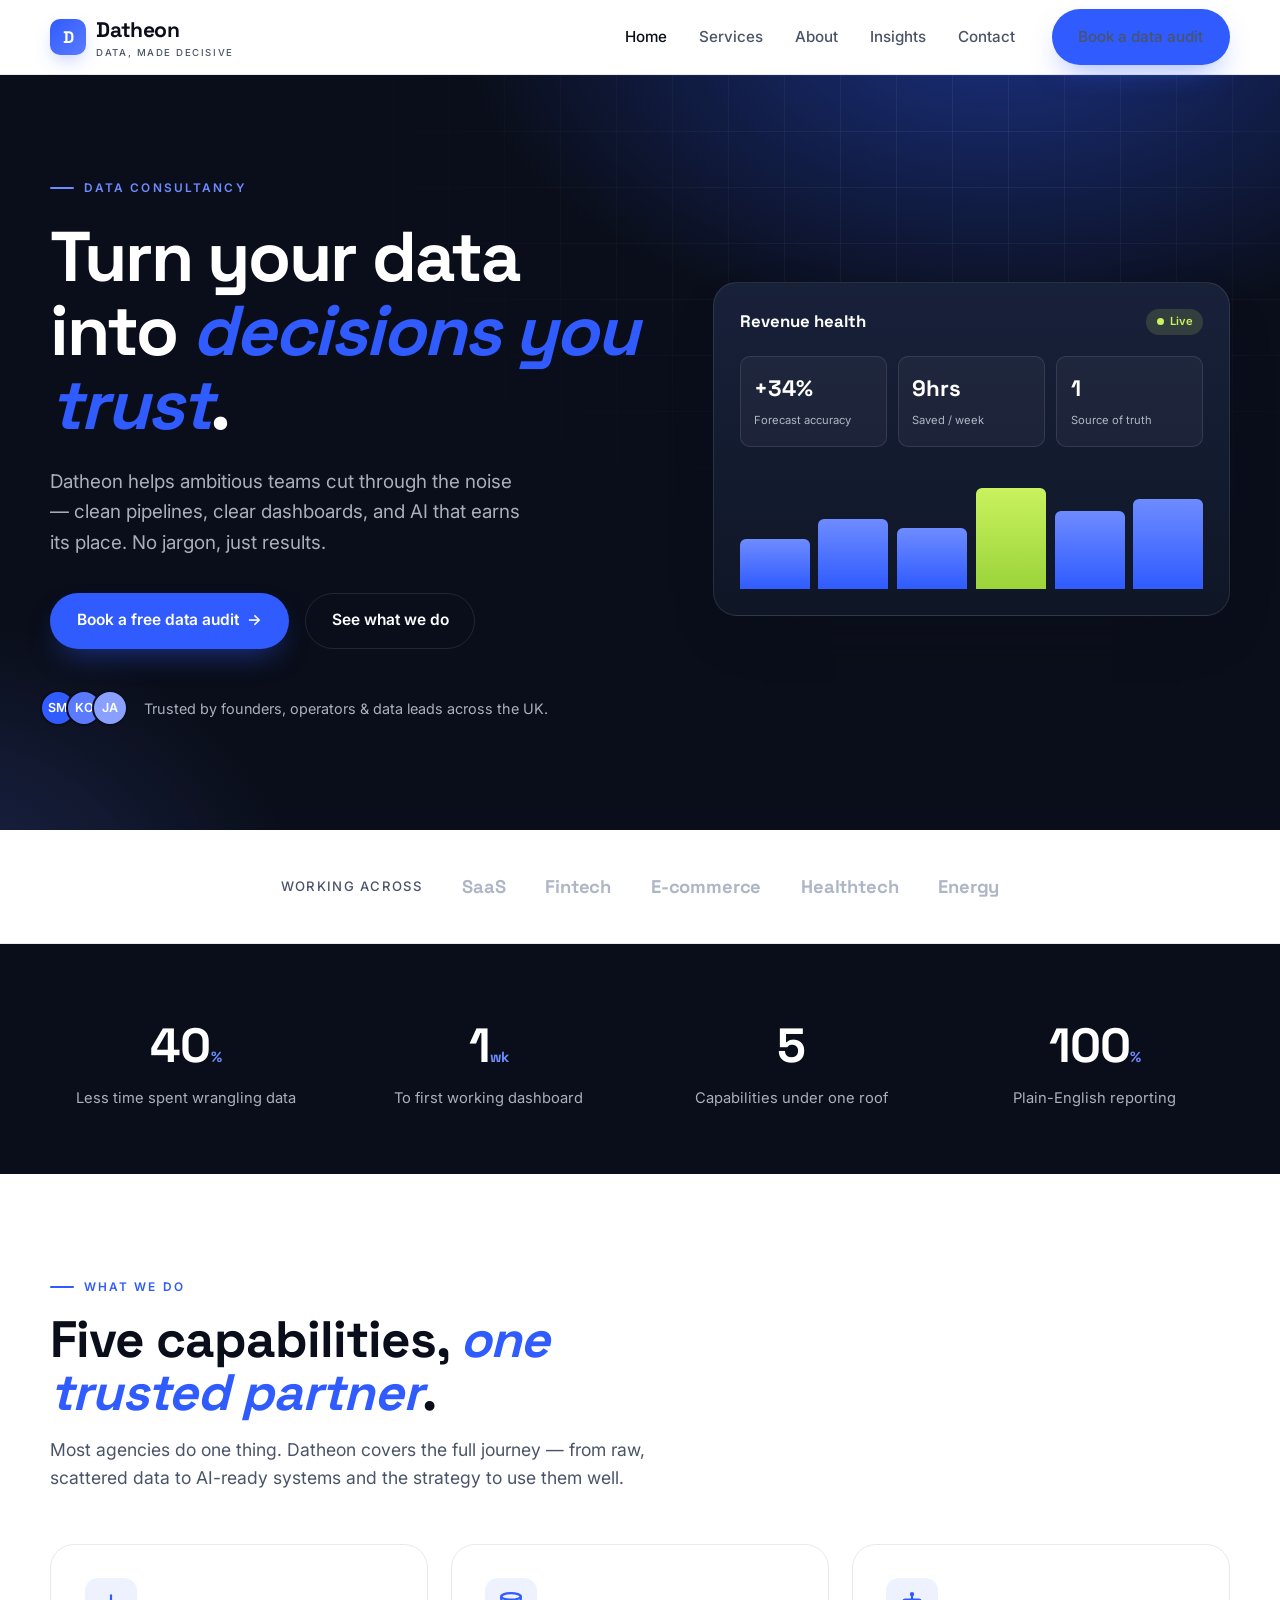
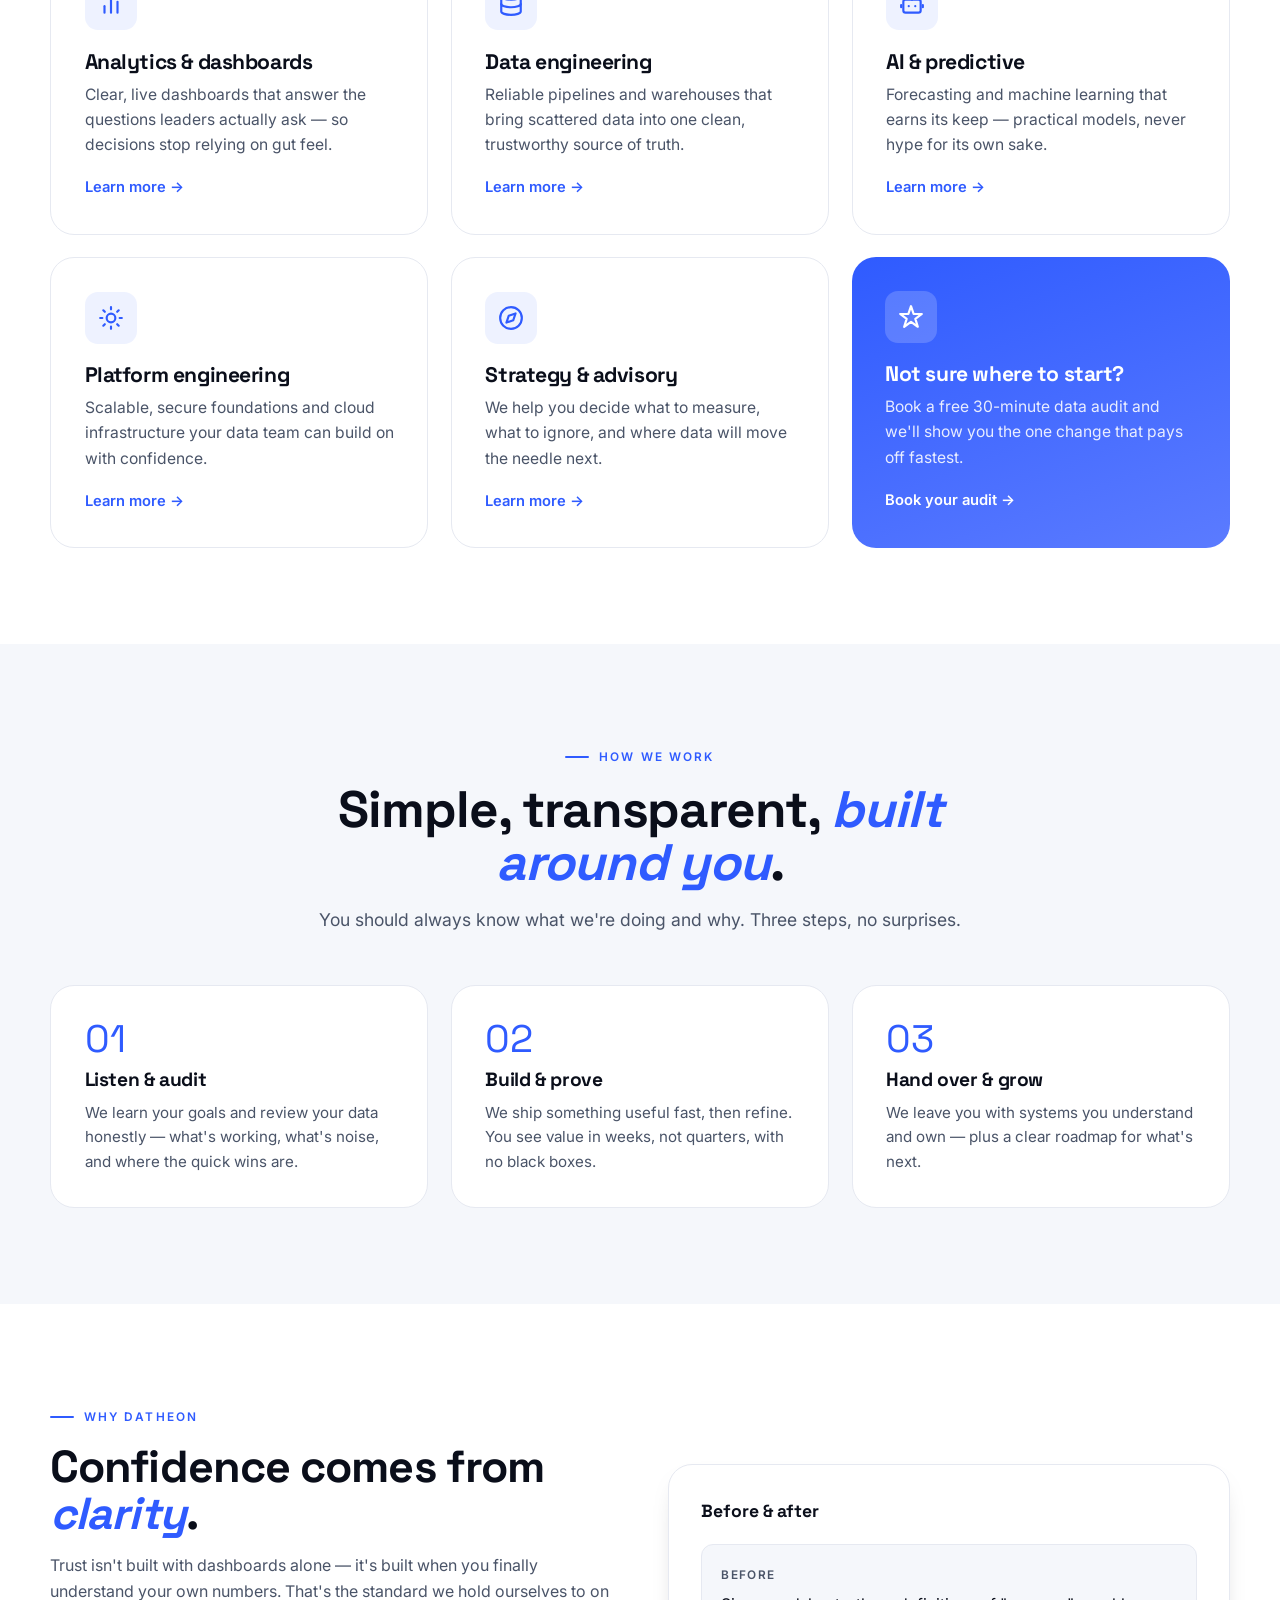
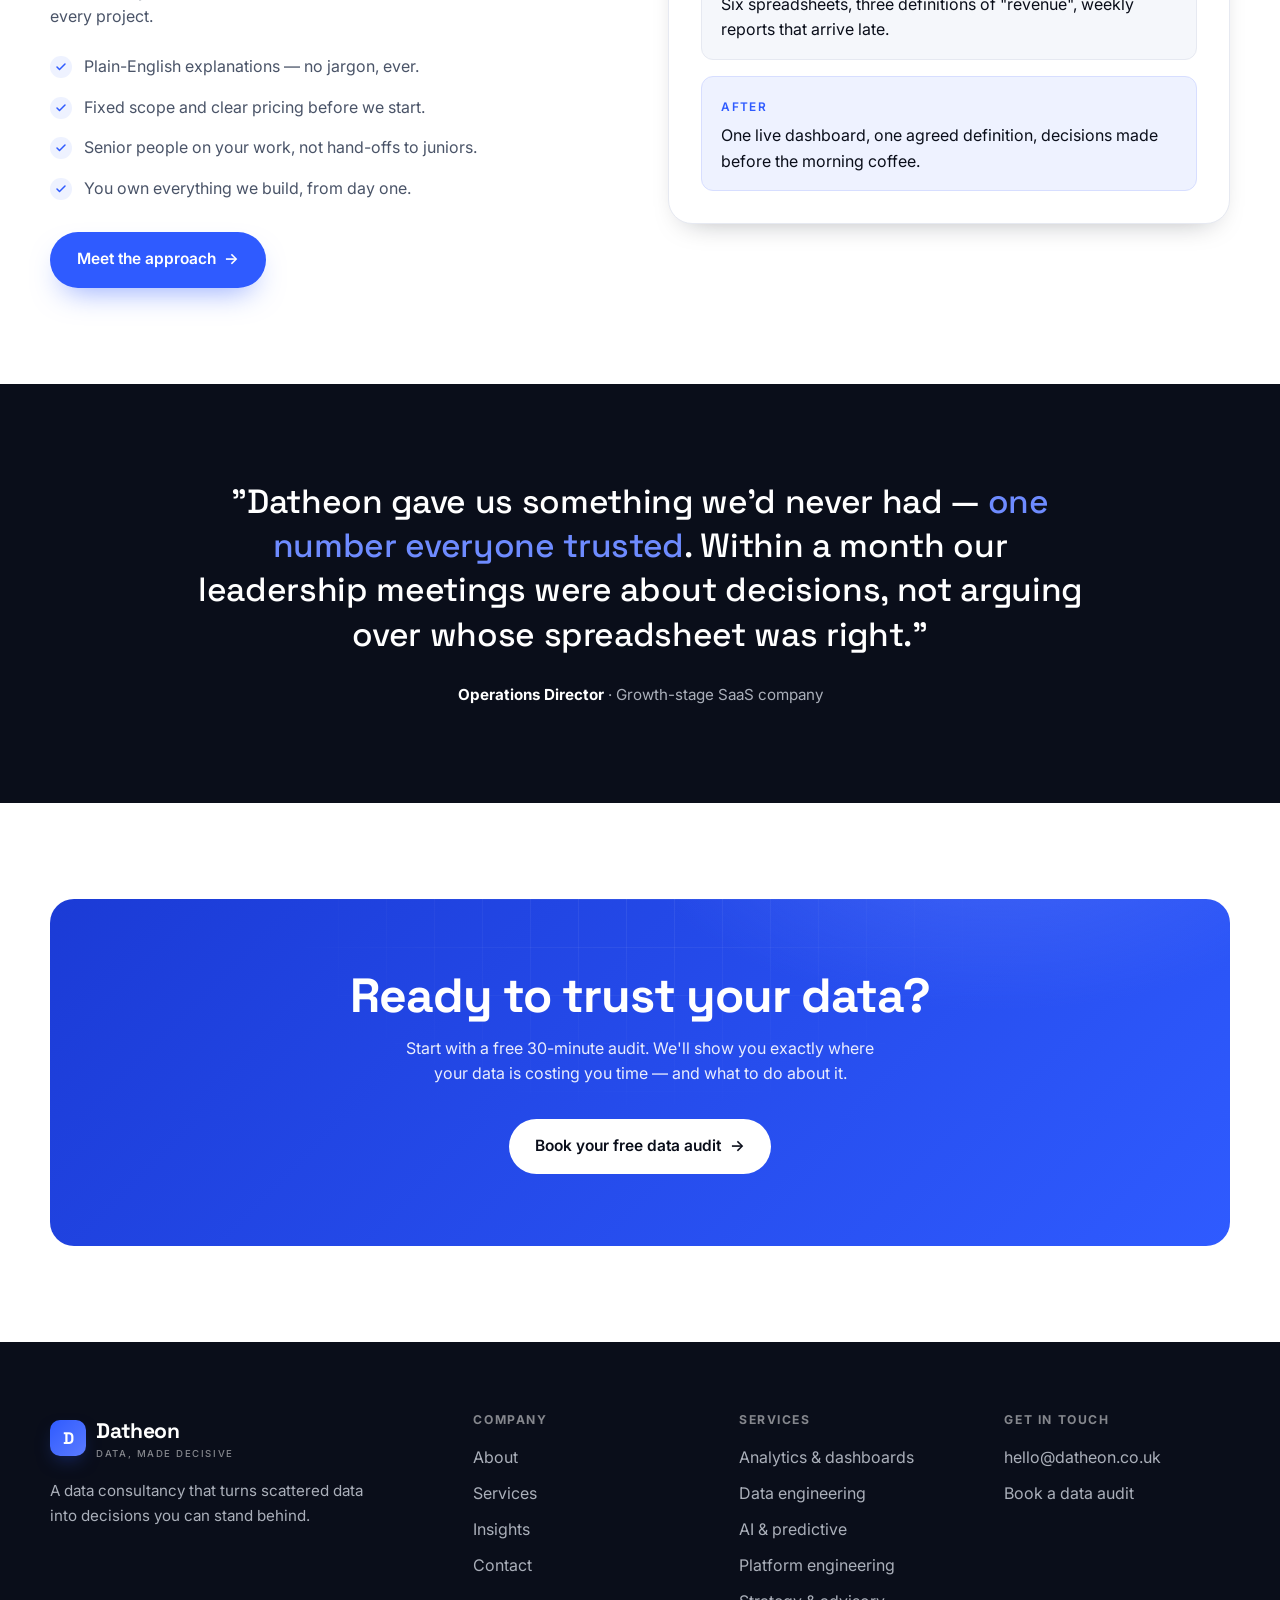
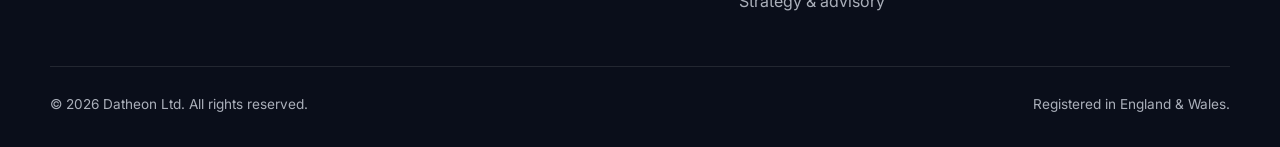
==== index.html @ 0ba25c9d "Initial commit: Datheon website" ====
<!DOCTYPE html>
<html lang="en">
<head>
  <meta charset="UTF-8" />
  <meta name="viewport" content="width=device-width, initial-scale=1.0" />
  <title>Datheon Ltd — Data consultancy you can trust</title>
  <meta name="description" content="Datheon Ltd turns messy data into clear decisions. Analytics, data engineering, AI, platform engineering and strategy for teams that want to move with confidence." />
  <link rel="canonical" href="https://www.datheon.co.uk/" />
  <meta name="robots" content="index, follow, max-image-preview:large, max-snippet:-1" />
  <meta name="author" content="Datheon Ltd" />
  <meta name="theme-color" content="#0A0E1A" />

  <meta property="og:type" content="website" />
  <meta property="og:site_name" content="Datheon Ltd" />
  <meta property="og:locale" content="en_GB" />
  <meta property="og:title" content="Datheon Ltd — Data consultancy you can trust" />
  <meta property="og:description" content="Turn messy data into clear decisions. Analytics, data engineering, AI, platform engineering and strategy for teams that want to move with confidence." />
  <meta property="og:url" content="https://www.datheon.co.uk/" />
  <meta property="og:image" content="https://www.datheon.co.uk/og-image.png" />
  <meta property="og:image:width" content="1200" />
  <meta property="og:image:height" content="630" />
  <meta property="og:image:alt" content="Datheon Ltd — turn your data into decisions you trust" />

  <meta name="twitter:card" content="summary_large_image" />
  <meta name="twitter:title" content="Datheon Ltd — Data consultancy you can trust" />
  <meta name="twitter:description" content="Turn messy data into clear decisions. Analytics, engineering, AI and strategy for teams that want to move with confidence." />
  <meta name="twitter:image" content="https://www.datheon.co.uk/og-image.png" />

  <link rel="icon" href="favicon.svg" type="image/svg+xml" />
  <link rel="apple-touch-icon" href="favicon.svg" />

  <link rel="preconnect" href="https://fonts.googleapis.com" />
  <link rel="preconnect" href="https://fonts.gstatic.com" crossorigin />
  <link href="https://fonts.googleapis.com/css2?family=Space+Grotesk:wght@500;600;700&family=Inter:wght@400;500;600&display=swap" rel="stylesheet" />
  <link rel="stylesheet" href="styles.css" />

  <script type="application/ld+json">
  {
    "@context": "https://schema.org",
    "@graph": [
      {
        "@type": "ProfessionalService",
        "@id": "https://www.datheon.co.uk/#organization",
        "name": "Datheon Ltd",
        "description": "Data consultancy turning scattered data into clear, trustworthy decisions through analytics, data engineering, AI, platform engineering and strategy.",
        "url": "https://www.datheon.co.uk/",
        "logo": "https://www.datheon.co.uk/favicon.svg",
        "image": "https://www.datheon.co.uk/og-image.png",
        "email": "hello@datheon.co.uk",
        "slogan": "Data, made decisive",
        "areaServed": { "@type": "Country", "name": "United Kingdom" },
        "knowsAbout": ["Data analytics", "Data engineering", "Artificial intelligence", "Machine learning", "Platform engineering", "Data strategy"],
        "address": { "@type": "PostalAddress", "addressCountry": "GB" }
      },
      {
        "@type": "WebSite",
        "@id": "https://www.datheon.co.uk/#website",
        "url": "https://www.datheon.co.uk/",
        "name": "Datheon Ltd",
        "publisher": { "@id": "https://www.datheon.co.uk/#organization" },
        "inLanguage": "en-GB"
      }
    ]
  }
  </script>
</head>
<body>

  <header class="site-header">
    <div class="wrap nav" role="navigation" aria-label="Primary">
      <a class="brand" href="index.html"><span class="mark">D</span><span>Datheon<small>Data, made decisive</small></span></a>
      <ul class="nav-links">
        <li><a href="index.html" class="active">Home</a></li>
        <li><a href="services.html">Services</a></li>
        <li><a href="about.html">About</a></li>
        <li><a href="blog.html">Insights</a></li>
        <li><a href="contact.html">Contact</a></li>
        <li class="nav-cta"><a class="btn btn-primary" href="contact.html">Book a data audit</a></li>
      </ul>
      <button class="nav-toggle" aria-label="Menu"><span></span><span></span><span></span></button>
    </div>
  </header>

  <main>

  <!-- HERO -->
  <section class="hero">
    <div class="wrap hero-grid">
      <div class="reveal">
        <span class="eyebrow on-dark">Data consultancy</span>
        <h1>Turn your data into <em>decisions you trust</em>.</h1>
        <p class="lead">Datheon helps ambitious teams cut through the noise — clean pipelines, clear dashboards, and AI that earns its place. No jargon, just results.</p>
        <div class="hero-actions">
          <a class="btn btn-primary" href="contact.html">Book a free data audit <span class="arrow">→</span></a>
          <a class="btn btn-outline-dk" href="services.html">See what we do</a>
        </div>
        <div class="hero-trust">
          <div class="avatars">
            <span style="background:#2F5BFF">SM</span>
            <span style="background:#5B7BFF">KO</span>
            <span style="background:#8AA0FF">JA</span>
          </div>
          <span>Trusted by founders, operators &amp; data leads across the UK.</span>
        </div>
      </div>

      <div class="reveal hero-card" aria-hidden="true">
        <div class="hc-top">
          <strong>Revenue health</strong>
          <span class="pill">Live</span>
        </div>
        <div class="hc-stats">
          <div class="hc-stat"><b>+34%</b><span>Forecast accuracy</span></div>
          <div class="hc-stat"><b>9hrs</b><span>Saved / week</span></div>
          <div class="hc-stat"><b>1</b><span>Source of truth</span></div>
        </div>
        <div class="hc-bars">
          <i style="height:45%"></i><i style="height:62%"></i><i style="height:54%"></i>
          <i style="height:90%"></i><i style="height:70%"></i><i style="height:80%"></i>
        </div>
      </div>
    </div>
  </section>

  <!-- LOGO / TRUST STRIP -->
  <div class="logos">
    <div class="wrap">
      <span class="label">Working across</span>
      <span>SaaS</span><span>Fintech</span><span>E-commerce</span><span>Healthtech</span><span>Energy</span>
    </div>
  </div>

  <!-- STAT BAND -->
  <section class="dark" style="padding:4rem 0">
    <div class="wrap">
      <div class="stat-row">
        <div class="stat reveal"><b>40<span class="u">%</span></b><span>Less time spent wrangling data</span></div>
        <div class="stat reveal"><b>1<span class="u">wk</span></b><span>To first working dashboard</span></div>
        <div class="stat reveal"><b>5</b><span>Capabilities under one roof</span></div>
        <div class="stat reveal"><b>100<span class="u">%</span></b><span>Plain-English reporting</span></div>
      </div>
    </div>
  </section>

  <!-- SERVICES OVERVIEW -->
  <section>
    <div class="wrap">
      <div class="section-head reveal">
        <span class="eyebrow">What we do</span>
        <h2>Five capabilities, <em>one trusted partner</em>.</h2>
        <p>Most agencies do one thing. Datheon covers the full journey — from raw, scattered data to AI-ready systems and the strategy to use them well.</p>
      </div>
      <div class="grid cols-3">
        <div class="card reveal">
          <div class="ic"><svg aria-hidden="true" viewBox="0 0 24 24" fill="none" stroke="currentColor" stroke-width="2" stroke-linecap="round" stroke-linejoin="round"><line x1="18" y1="20" x2="18" y2="10"/><line x1="12" y1="20" x2="12" y2="4"/><line x1="6" y1="20" x2="6" y2="14"/></svg></div>
          <h3>Analytics &amp; dashboards</h3>
          <p>Clear, live dashboards that answer the questions leaders actually ask — so decisions stop relying on gut feel.</p>
          <a class="more" href="services.html">Learn more →</a>
        </div>
        <div class="card reveal">
          <div class="ic"><svg aria-hidden="true" viewBox="0 0 24 24" fill="none" stroke="currentColor" stroke-width="2" stroke-linecap="round" stroke-linejoin="round"><ellipse cx="12" cy="5" rx="9" ry="3"/><path d="M3 5v14a9 3 0 0 0 18 0V5"/><path d="M3 12a9 3 0 0 0 18 0"/></svg></div>
          <h3>Data engineering</h3>
          <p>Reliable pipelines and warehouses that bring scattered data into one clean, trustworthy source of truth.</p>
          <a class="more" href="services.html">Learn more →</a>
        </div>
        <div class="card reveal">
          <div class="ic"><svg aria-hidden="true" viewBox="0 0 24 24" fill="none" stroke="currentColor" stroke-width="2" stroke-linecap="round" stroke-linejoin="round"><rect x="4" y="8" width="16" height="12" rx="2"/><path d="M12 8V4"/><circle cx="12" cy="3" r="1"/><path d="M9 14h.01M15 14h.01"/><path d="M2 13v2M22 13v2"/></svg></div>
          <h3>AI &amp; predictive</h3>
          <p>Forecasting and machine learning that earns its keep — practical models, never hype for its own sake.</p>
          <a class="more" href="services.html">Learn more →</a>
        </div>
        <div class="card reveal">
          <div class="ic"><svg aria-hidden="true" viewBox="0 0 24 24" fill="none" stroke="currentColor" stroke-width="2" stroke-linecap="round" stroke-linejoin="round"><path d="M12 2v2M12 20v2M4.9 4.9l1.4 1.4M17.7 17.7l1.4 1.4M2 12h2M20 12h2M4.9 19.1l1.4-1.4M17.7 6.3l1.4-1.4"/><circle cx="12" cy="12" r="4"/></svg></div>
          <h3>Platform engineering</h3>
          <p>Scalable, secure foundations and cloud infrastructure your data team can build on with confidence.</p>
          <a class="more" href="services.html">Learn more →</a>
        </div>
        <div class="card reveal">
          <div class="ic"><svg aria-hidden="true" viewBox="0 0 24 24" fill="none" stroke="currentColor" stroke-width="2" stroke-linecap="round" stroke-linejoin="round"><circle cx="12" cy="12" r="10"/><polygon points="16.2 7.8 14.1 14.1 7.8 16.2 9.9 9.9 16.2 7.8"/></svg></div>
          <h3>Strategy &amp; advisory</h3>
          <p>We help you decide what to measure, what to ignore, and where data will move the needle next.</p>
          <a class="more" href="services.html">Learn more →</a>
        </div>
        <div class="card feature reveal">
          <div class="ic"><svg aria-hidden="true" viewBox="0 0 24 24" fill="none" stroke="currentColor" stroke-width="2" stroke-linecap="round" stroke-linejoin="round"><path d="M12 2l2.4 7.2H22l-6 4.6 2.3 7.2-6.3-4.5L5.7 21l2.3-7.2-6-4.6h7.6z"/></svg></div>
          <h3>Not sure where to start?</h3>
          <p>Book a free 30-minute data audit and we'll show you the one change that pays off fastest.</p>
          <a class="more" href="contact.html">Book your audit →</a>
        </div>
      </div>
    </div>
  </section>

  <!-- HOW WE WORK -->
  <section class="mistbg">
    <div class="wrap">
      <div class="section-head center reveal">
        <span class="eyebrow" style="justify-content:center">How we work</span>
        <h2>Simple, transparent, <em>built around you</em>.</h2>
        <p>You should always know what we're doing and why. Three steps, no surprises.</p>
      </div>
      <div class="steps">
        <div class="step reveal">
          <div class="num">01</div>
          <h3>Listen &amp; audit</h3>
          <p>We learn your goals and review your data honestly — what's working, what's noise, and where the quick wins are.</p>
        </div>
        <div class="step reveal">
          <div class="num">02</div>
          <h3>Build &amp; prove</h3>
          <p>We ship something useful fast, then refine. You see value in weeks, not quarters, with no black boxes.</p>
        </div>
        <div class="step reveal">
          <div class="num">03</div>
          <h3>Hand over &amp; grow</h3>
          <p>We leave you with systems you understand and own — plus a clear roadmap for what's next.</p>
        </div>
      </div>
    </div>
  </section>

  <!-- WHY / SPLIT -->
  <section>
    <div class="wrap split">
      <div class="reveal">
        <span class="eyebrow">Why Datheon</span>
        <h2 style="font-size:clamp(2rem,3.8vw,2.8rem);margin:1rem 0">Confidence comes from <em>clarity</em>.</h2>
        <p style="color:var(--body)">Trust isn't built with dashboards alone — it's built when you finally understand your own numbers. That's the standard we hold ourselves to on every project.</p>
        <ul class="checklist">
          <li>Plain-English explanations — no jargon, ever.</li>
          <li>Fixed scope and clear pricing before we start.</li>
          <li>Senior people on your work, not hand-offs to juniors.</li>
          <li>You own everything we build, from day one.</li>
        </ul>
        <a class="btn btn-primary" href="about.html" style="margin-top:1.9rem">Meet the approach <span class="arrow">→</span></a>
      </div>
      <div class="panel reveal">
        <strong style="font-family:'Space Grotesk',sans-serif;font-size:1.1rem;display:block;margin-bottom:1.2rem">Before &amp; after</strong>
        <div style="display:grid;gap:1rem">
          <div style="background:var(--mist);border:1px solid var(--line);border-radius:12px;padding:1rem 1.2rem">
            <span style="font-size:0.74rem;letter-spacing:0.12em;text-transform:uppercase;color:var(--body);font-weight:600">Before</span>
            <p style="margin-top:0.3rem;color:var(--ink)">Six spreadsheets, three definitions of "revenue", weekly reports that arrive late.</p>
          </div>
          <div style="background:var(--blue-tint);border:1px solid #D7DEFF;border-radius:12px;padding:1rem 1.2rem">
            <span style="font-size:0.74rem;letter-spacing:0.12em;text-transform:uppercase;color:var(--blue);font-weight:600">After</span>
            <p style="margin-top:0.3rem;color:var(--ink)">One live dashboard, one agreed definition, decisions made before the morning coffee.</p>
          </div>
        </div>
      </div>
    </div>
  </section>

  <!-- TESTIMONIAL -->
  <section class="dark">
    <div class="wrap">
      <div class="quote reveal">
        <p>"Datheon gave us something we'd never had — <span class="hl">one number everyone trusted</span>. Within a month our leadership meetings were about decisions, not arguing over whose spreadsheet was right."</p>
        <div class="by"><strong>Operations Director</strong> · Growth-stage SaaS company</div>
      </div>
    </div>
  </section>

  <!-- CTA -->
  <section>
    <div class="wrap">
      <div class="cta reveal">
        <h2>Ready to trust your data?</h2>
        <p>Start with a free 30-minute audit. We'll show you exactly where your data is costing you time — and what to do about it.</p>
        <a class="btn btn-light" href="contact.html">Book your free data audit <span class="arrow">→</span></a>
      </div>
    </div>
  </section>

  </main>

  <footer class="site-footer">
    <div class="wrap">
      <div class="footer-grid">
        <div>
          <a class="brand" href="index.html"><span class="mark">D</span><span>Datheon<small>Data, made decisive</small></span></a>
          <p class="footer-blurb">A data consultancy that turns scattered data into decisions you can stand behind.</p>
        </div>
        <div>
          <h4>Company</h4>
          <ul><li><a href="about.html">About</a></li><li><a href="services.html">Services</a></li><li><a href="blog.html">Insights</a></li><li><a href="contact.html">Contact</a></li></ul>
        </div>
        <div>
          <h4>Services</h4>
          <ul><li><a href="services.html">Analytics &amp; dashboards</a></li><li><a href="services.html">Data engineering</a></li><li><a href="services.html">AI &amp; predictive</a></li><li><a href="services.html">Platform engineering</a></li><li><a href="services.html">Strategy &amp; advisory</a></li></ul>
        </div>
        <div>
          <h4>Get in touch</h4>
          <ul><li><a href="mailto:hello@datheon.co.uk">hello@datheon.co.uk</a></li><li><a href="contact.html">Book a data audit</a></li></ul>
        </div>
      </div>
      <div class="colophon"><span>© 2026 Datheon Ltd. All rights reserved.</span><span>Registered in England &amp; Wales.</span></div>
    </div>
  </footer>

  <script src="site.js"></script>
</body>
</html>
---- styles.css ----
/* =========================================================
   Datheon Ltd — Design System v2
   Premium, modern data consultancy.
   Deep navy / near-black + electric blue. Trust & confidence.
   ========================================================= */

:root {
  /* Neutrals */
  --ink: #0A0E1A;          /* near-black navy */
  --ink-2: #0F1626;        /* dark cards / sections */
  --ink-3: #18213A;        /* raised dark surfaces */
  --white: #FFFFFF;
  --mist: #F5F7FB;         /* cool off-white page tint */
  --line: #E6E9F1;         /* hairline on light */
  --line-dk: rgba(255,255,255,0.10);

  /* Text */
  --body: #4A5468;         /* body on light */
  --body-dk: rgba(233,238,248,0.72); /* body on dark */
  --heading: #0A0E1A;

  /* Brand */
  --blue: #2F5BFF;         /* electric blue = trust/confidence */
  --blue-600: #1F45E0;
  --blue-300: #6E8BFF;
  --blue-tint: #EEF2FF;    /* light card wash */
  --signal: #C9F25E;       /* lime pop, used sparingly */
  --glow: rgba(47, 91, 255, 0.55);

  --radius: 16px;
  --radius-lg: 24px;
  --radius-sm: 10px;
  --shadow: 0 24px 60px -28px rgba(10, 14, 26, 0.45);
  --shadow-sm: 0 12px 30px -18px rgba(10, 14, 26, 0.4);
  --maxw: 1180px;
  --ease: cubic-bezier(0.22, 1, 0.36, 1);
}

* { box-sizing: border-box; margin: 0; padding: 0; }
html { scroll-behavior: smooth; }

body {
  font-family: "Inter", system-ui, -apple-system, sans-serif;
  color: var(--ink);
  background: var(--white);
  line-height: 1.6;
  -webkit-font-smoothing: antialiased;
}

h1, h2, h3, h4 {
  font-family: "Space Grotesk", "Inter", sans-serif;
  line-height: 1.05;
  letter-spacing: -0.02em;
  font-weight: 700;
  color: var(--heading);
}
h1 em, h2 em { font-style: italic; color: var(--blue); font-weight: 700; }

a { color: inherit; text-decoration: none; }

.wrap { width: min(100% - 2.5rem, var(--maxw)); margin-inline: auto; }

.eyebrow {
  display: inline-flex; align-items: center; gap: 0.6rem;
  font-size: 0.74rem; font-weight: 600; letter-spacing: 0.18em;
  text-transform: uppercase; color: var(--blue);
}
.eyebrow::before { content: ""; width: 24px; height: 2px; background: var(--blue); border-radius: 2px; }
.eyebrow.on-dark { color: var(--blue-300); }
.eyebrow.on-dark::before { background: var(--blue-300); }

/* ---------- Buttons ---------- */
.btn {
  display: inline-flex; align-items: center; gap: 0.55rem;
  padding: 0.9rem 1.6rem; border-radius: 999px;
  font-weight: 600; font-size: 0.97rem; border: 1.5px solid transparent;
  cursor: pointer; transition: transform 0.25s var(--ease), box-shadow 0.25s var(--ease), background 0.2s, border-color 0.2s, color 0.2s;
}
.btn:hover { transform: translateY(-2px); }
.btn-primary { background: var(--blue); color: #fff; box-shadow: 0 14px 30px -12px var(--glow); }
.btn-primary:hover { background: var(--blue-600); }
.btn-ghost { background: transparent; border-color: var(--line); color: var(--ink); }
.btn-ghost:hover { border-color: var(--blue); color: var(--blue); }
.btn-light { background: #fff; color: var(--ink); }
.btn-light:hover { background: var(--mist); }
.btn-outline-dk { background: transparent; border-color: var(--line-dk); color: #fff; }
.btn-outline-dk:hover { border-color: #fff; }
.btn .arrow { transition: transform 0.25s var(--ease); }
.btn:hover .arrow { transform: translateX(4px); }

/* ---------- Header / Nav ---------- */
.site-header {
  position: sticky; top: 0; z-index: 50;
  background: rgba(255,255,255,0.86);
  backdrop-filter: blur(14px);
  border-bottom: 1px solid var(--line);
}
.nav { display: flex; align-items: center; justify-content: space-between; height: 74px; }
.brand { display: flex; align-items: center; gap: 0.65rem; font-family: "Space Grotesk", sans-serif; font-weight: 700; font-size: 1.32rem; letter-spacing: -0.02em; }
.brand .mark {
  width: 36px; height: 36px; border-radius: 10px;
  background: linear-gradient(135deg, var(--blue), #5B7BFF);
  display: grid; place-items: center; color: #fff; font-weight: 700; font-size: 1.05rem;
  box-shadow: 0 8px 20px -8px var(--glow);
}
.brand small { font-family: "Inter", sans-serif; font-size: 0.6rem; letter-spacing: 0.16em; text-transform: uppercase; color: var(--body); display: block; margin-top: -2px; font-weight: 500; }

.nav-links { display: flex; align-items: center; gap: 2rem; list-style: none; }
.nav-links a { font-size: 0.95rem; font-weight: 500; color: var(--body); transition: color 0.2s; }
.nav-links a:hover, .nav-links a.active { color: var(--ink); }
.nav-cta { margin-left: 0.3rem; }

.nav-toggle { display: none; background: none; border: none; cursor: pointer; flex-direction: column; gap: 5px; }
.nav-toggle span { width: 24px; height: 2px; background: var(--ink); border-radius: 2px; transition: 0.3s; }

/* ---------- Sections ---------- */
section { padding: 6rem 0; }
.section-head { max-width: 660px; margin-bottom: 3.2rem; }
.section-head.center { margin-inline: auto; text-align: center; }
.section-head h2 { font-size: clamp(2.1rem, 4.4vw, 3.2rem); margin: 1rem 0 1rem; }
.section-head p { color: var(--body); font-size: 1.1rem; }
.dark { background: var(--ink); color: #fff; }
.dark h2, .dark h3 { color: #fff; }
.dark .section-head p { color: var(--body-dk); }
.mistbg { background: var(--mist); }

/* ---------- Hero ---------- */
.hero {
  position: relative; color: #fff; overflow: hidden;
  padding: 6rem 0 6.5rem;
  background:
    radial-gradient(900px 540px at 78% -8%, rgba(47,91,255,0.45), transparent 60%),
    radial-gradient(680px 520px at -6% 110%, rgba(91,123,255,0.22), transparent 55%),
    var(--ink);
}
.hero::before {
  content: ""; position: absolute; inset: 0;
  background-image: linear-gradient(var(--line-dk) 1px, transparent 1px), linear-gradient(90deg, var(--line-dk) 1px, transparent 1px);
  background-size: 56px 56px; mask-image: radial-gradient(900px 600px at 75% 10%, #000, transparent 70%);
  opacity: 0.6; pointer-events: none;
}
.hero > .wrap { position: relative; }
.hero-grid { display: grid; grid-template-columns: 1.08fr 0.92fr; gap: 3.5rem; align-items: center; }
.hero h1 { color: #fff; font-size: clamp(2.7rem, 5.6vw, 4.4rem); margin: 1.5rem 0; letter-spacing: -0.03em; }
.hero p.lead { font-size: 1.18rem; color: var(--body-dk); max-width: 40ch; }
.hero-actions { display: flex; gap: 1rem; flex-wrap: wrap; margin-top: 2.2rem; }
.hero-trust { margin-top: 2.6rem; display: flex; align-items: center; gap: 1rem; font-size: 0.9rem; color: var(--body-dk); }
.hero-trust .avatars { display: flex; }
.hero-trust .avatars span {
  width: 36px; height: 36px; border-radius: 50%; border: 2px solid var(--ink);
  margin-left: -10px; display: grid; place-items: center; color: #fff; font-size: 0.78rem; font-weight: 600;
}

/* Hero dashboard card (dark theme) */
.hero-card {
  background: linear-gradient(180deg, var(--ink-3), var(--ink-2));
  border: 1px solid var(--line-dk); border-radius: var(--radius-lg);
  box-shadow: var(--shadow); padding: 1.6rem;
}
.hero-card .hc-top { display: flex; justify-content: space-between; align-items: center; margin-bottom: 1.3rem; }
.hero-card .hc-top strong { font-family: "Space Grotesk", sans-serif; font-size: 1.05rem; color: #fff; }
.hero-card .pill { font-size: 0.7rem; font-weight: 600; padding: 0.25rem 0.65rem; border-radius: 999px; background: rgba(201,242,94,0.15); color: var(--signal); display: inline-flex; align-items: center; gap: 0.4rem; }
.hero-card .pill::before { content: ""; width: 7px; height: 7px; border-radius: 50%; background: var(--signal); }
.hc-stats { display: grid; grid-template-columns: repeat(3, 1fr); gap: 0.7rem; margin-bottom: 1.4rem; }
.hc-stat { background: rgba(255,255,255,0.04); border: 1px solid var(--line-dk); border-radius: var(--radius-sm); padding: 0.85rem; }
.hc-stat b { display: block; font-family: "Space Grotesk", sans-serif; font-size: 1.4rem; color: #fff; }
.hc-stat span { font-size: 0.7rem; color: var(--body-dk); }
.hc-bars { display: flex; align-items: flex-end; gap: 0.55rem; height: 120px; padding-top: 0.5rem; }
.hc-bars i { flex: 1; border-radius: 6px 6px 0 0; background: linear-gradient(180deg, var(--blue-300), var(--blue)); display: block; }
.hc-bars i:nth-child(4) { background: linear-gradient(180deg, var(--signal), #9BD43A); }

/* ---------- Logo / trust strip ---------- */
.logos { padding: 2.6rem 0; border-bottom: 1px solid var(--line); }
.logos .wrap { display: flex; align-items: center; gap: 2.5rem; flex-wrap: wrap; justify-content: center; }
.logos span { font-family: "Space Grotesk", sans-serif; font-weight: 700; font-size: 1.15rem; color: #AEB6C6; letter-spacing: -0.01em; }
.logos .label { font-family: "Inter", sans-serif; font-weight: 500; font-size: 0.82rem; letter-spacing: 0.1em; text-transform: uppercase; color: var(--body); }

/* ---------- Stat band ---------- */
.stat-row { display: grid; grid-template-columns: repeat(4, 1fr); gap: 2rem; text-align: center; }
.stat-row .stat b { font-family: "Space Grotesk", sans-serif; font-size: clamp(2.2rem, 4.4vw, 3rem); display: block; color: #fff; letter-spacing: -0.02em; }
.stat-row .stat b .u { color: var(--blue-300); }
.stat-row .stat span { font-size: 0.92rem; color: var(--body-dk); }

/* ---------- Cards grid ---------- */
.grid { display: grid; gap: 1.4rem; }
.grid.cols-3 { grid-template-columns: repeat(3, 1fr); }
.grid.cols-2 { grid-template-columns: repeat(2, 1fr); }

.card {
  background: var(--white); border: 1px solid var(--line); border-radius: var(--radius-lg);
  padding: 2.1rem; transition: transform 0.3s var(--ease), box-shadow 0.3s var(--ease), border-color 0.3s;
}
.card:hover { transform: translateY(-6px); box-shadow: var(--shadow); border-color: var(--blue-300); }
.card .ic {
  width: 52px; height: 52px; border-radius: 13px; display: grid; place-items: center; margin-bottom: 1.3rem;
  background: var(--blue-tint); color: var(--blue);
}
.card .ic svg { width: 26px; height: 26px; }
.card h3 { font-size: 1.32rem; margin-bottom: 0.55rem; }
.card p { color: var(--body); font-size: 0.98rem; }
.card .more { display: inline-flex; align-items: center; gap: 0.4rem; margin-top: 1.2rem; font-weight: 600; font-size: 0.92rem; color: var(--blue); }
.card.feature { background: linear-gradient(160deg, var(--blue), #5B7BFF); border: none; color: #fff; }
.card.feature h3 { color: #fff; }
.card.feature p { color: rgba(255,255,255,0.88); }
.card.feature .ic { background: rgba(255,255,255,0.18); color: #fff; }
.card.feature .more { color: #fff; }

/* ---------- Process steps ---------- */
.steps { display: grid; grid-template-columns: repeat(3, 1fr); gap: 1.4rem; }
.step { background: var(--white); border: 1px solid var(--line); border-radius: var(--radius-lg); padding: 2.1rem; position: relative; }
.step .num { font-family: "Space Grotesk", sans-serif; font-size: 2.4rem; color: var(--blue); line-height: 1; }
.step h3 { font-size: 1.2rem; margin: 0.7rem 0; }
.step p { color: var(--body); font-size: 0.95rem; }
.dark .step { background: var(--ink-2); border-color: var(--line-dk); }
.dark .step h3 { color: #fff; }
.dark .step p { color: var(--body-dk); }

/* ---------- Split / feature ---------- */
.split { display: grid; grid-template-columns: 1fr 1fr; gap: 3.5rem; align-items: center; }
.split .panel { width: 100%; border-radius: var(--radius-lg); }
.panel { background: var(--white); border: 1px solid var(--line); padding: 2rem; box-shadow: var(--shadow-sm); border-radius: var(--radius-lg); }
.checklist { list-style: none; margin-top: 1.5rem; display: grid; gap: 0.95rem; }
.checklist li { display: flex; gap: 0.75rem; align-items: flex-start; color: var(--body); }
.checklist li::before {
  content: ""; flex-shrink: 0; width: 22px; height: 22px; border-radius: 50%;
  background: var(--blue-tint) url("data:image/svg+xml,%3Csvg xmlns='http://www.w3.org/2000/svg' width='12' height='12' viewBox='0 0 24 24' fill='none' stroke='%232F5BFF' stroke-width='3' stroke-linecap='round' stroke-linejoin='round'%3E%3Cpolyline points='20 6 9 17 4 12'/%3E%3C/svg%3E") center / 12px no-repeat;
  margin-top: 2px;
}
.dark .checklist li { color: var(--body-dk); }

/* ---------- Testimonial ---------- */
.quote { max-width: 900px; margin-inline: auto; text-align: center; }
.quote p { font-family: "Space Grotesk", sans-serif; font-weight: 500; font-size: clamp(1.5rem, 3vw, 2.1rem); line-height: 1.32; color: #fff; letter-spacing: -0.01em; }
.quote p .hl { color: var(--blue-300); }
.quote .by { margin-top: 1.6rem; font-family: "Inter", sans-serif; font-size: 0.95rem; color: var(--body-dk); }
.quote .by strong { color: #fff; }

/* ---------- CTA band ---------- */
.cta {
  position: relative; overflow: hidden; text-align: center; color: #fff;
  border-radius: var(--radius-lg); padding: 4.5rem 2rem;
  background:
    radial-gradient(600px 300px at 80% -20%, rgba(91,123,255,0.5), transparent 60%),
    linear-gradient(135deg, #1B3BD6, var(--blue));
}
.cta::after { content: ""; position: absolute; inset: 0; background-image: linear-gradient(rgba(255,255,255,0.07) 1px, transparent 1px), linear-gradient(90deg, rgba(255,255,255,0.07) 1px, transparent 1px); background-size: 48px 48px; mask-image: radial-gradient(500px 300px at 50% 0%, #000, transparent 75%); }
.cta > * { position: relative; }
.cta h2 { color: #fff; font-size: clamp(2.1rem, 4.4vw, 3rem); margin-bottom: 0.9rem; }
.cta p { color: rgba(255,255,255,0.9); max-width: 50ch; margin-inline: auto; margin-bottom: 2rem; }

/* ---------- Page hero (inner) ---------- */
.page-hero {
  position: relative; color: #fff; overflow: hidden; padding: 5rem 0 4rem;
  background:
    radial-gradient(700px 380px at 82% -20%, rgba(47,91,255,0.4), transparent 60%),
    var(--ink);
}
.page-hero::before { content: ""; position: absolute; inset: 0; background-image: linear-gradient(var(--line-dk) 1px, transparent 1px), linear-gradient(90deg, var(--line-dk) 1px, transparent 1px); background-size: 56px 56px; mask-image: radial-gradient(700px 400px at 80% 10%, #000, transparent 70%); opacity: 0.55; }
.page-hero > .wrap { position: relative; }
.page-hero h1 { color: #fff; font-size: clamp(2.5rem, 5.2vw, 3.8rem); margin: 1.1rem 0; letter-spacing: -0.03em; }
.page-hero p { color: var(--body-dk); font-size: 1.14rem; max-width: 56ch; }

/* ---------- Contact form ---------- */
.form-grid { display: grid; grid-template-columns: 1fr 1fr; gap: 1.2rem; }
.field { display: flex; flex-direction: column; gap: 0.4rem; }
.field.full { grid-column: 1 / -1; }
.field label { font-size: 0.84rem; font-weight: 600; color: var(--ink); }
.field input, .field textarea, .field select {
  font-family: inherit; font-size: 1rem; padding: 0.85rem 1rem;
  border: 1.5px solid var(--line); border-radius: var(--radius-sm); background: var(--white); color: var(--ink); transition: border-color 0.2s, box-shadow 0.2s;
}
.field input:focus, .field textarea:focus, .field select:focus { outline: none; border-color: var(--blue); box-shadow: 0 0 0 4px rgba(47,91,255,0.12); }
.field textarea { min-height: 140px; resize: vertical; }

.contact-aside { display: grid; gap: 1.2rem; align-content: start; }
.contact-aside .info { background: var(--mist); border: 1px solid var(--line); border-radius: var(--radius-lg); padding: 1.6rem; }
.contact-aside .info b { display: flex; align-items: center; gap: 0.6rem; font-family: "Space Grotesk", sans-serif; margin-bottom: 0.4rem; }
.contact-aside .info b svg { width: 20px; height: 20px; color: var(--blue); }
.contact-aside .info a { color: var(--blue); font-weight: 600; }
.contact-aside .info.dark-info { background: var(--ink); border: none; color: #fff; }
.contact-aside .info.dark-info b { color: #fff; }

/* ---------- Values ---------- */
.value { padding: 1.7rem 0; border-top: 1px solid var(--line); }
.value h3 { font-size: 1.25rem; display: flex; align-items: baseline; gap: 0.8rem; }
.value h3 span { font-family: "Space Grotesk", sans-serif; color: var(--blue); font-size: 1rem; }
.value p { color: var(--body); margin-top: 0.45rem; }

/* ---------- Footer ---------- */
.site-footer { background: var(--ink); color: var(--body-dk); padding: 4.5rem 0 2rem; }
.footer-grid { display: grid; grid-template-columns: 1.7fr 1fr 1fr 1fr; gap: 2.5rem; }
.site-footer .brand { color: #fff; }
.site-footer .brand small { color: rgba(255,255,255,0.5); }
.site-footer h4 { font-family: "Inter", sans-serif; font-size: 0.76rem; letter-spacing: 0.13em; text-transform: uppercase; color: rgba(255,255,255,0.5); margin-bottom: 1.1rem; }
.site-footer ul { list-style: none; display: grid; gap: 0.65rem; }
.site-footer a:hover { color: #fff; }
.site-footer .colophon { margin-top: 3.2rem; padding-top: 1.7rem; border-top: 1px solid var(--line-dk); display: flex; justify-content: space-between; font-size: 0.85rem; flex-wrap: wrap; gap: 0.5rem; }
.footer-blurb { max-width: 32ch; margin-top: 1.1rem; font-size: 0.95rem; }

/* ---------- Insights / Blog ---------- */
.filterbar { display: flex; gap: 0.6rem; flex-wrap: wrap; margin-bottom: 2.6rem; }
.filterbar button {
  font-family: inherit; font-size: 0.9rem; font-weight: 600; cursor: pointer;
  padding: 0.55rem 1.15rem; border-radius: 999px; border: 1.5px solid var(--line);
  background: var(--white); color: var(--body); transition: all 0.2s var(--ease);
}
.filterbar button:hover { border-color: var(--blue); color: var(--blue); }
.filterbar button.active { background: var(--ink); border-color: var(--ink); color: #fff; }

.post-grid { display: grid; grid-template-columns: repeat(3, 1fr); gap: 1.6rem; }
.post {
  display: flex; flex-direction: column; background: var(--white); border: 1px solid var(--line);
  border-radius: var(--radius-lg); overflow: hidden; transition: transform 0.3s var(--ease), box-shadow 0.3s var(--ease), border-color 0.3s;
}
.post:hover { transform: translateY(-6px); box-shadow: var(--shadow); border-color: var(--blue-300); }
.thumb { position: relative; aspect-ratio: 16 / 10; display: grid; place-items: center; overflow: hidden; }
.thumb.g1 { background: linear-gradient(135deg, #1B3BD6, #5B7BFF); }
.thumb.g2 { background: linear-gradient(135deg, #0F1626, #2F5BFF); }
.thumb.g3 { background: linear-gradient(135deg, #11324A, #1FA2B8); }
.thumb.g4 { background: linear-gradient(135deg, #2A1B6B, #6E5BFF); }
.thumb.g5 { background: linear-gradient(135deg, #0E2A22, #3FA17A); }
.thumb.g6 { background: linear-gradient(135deg, #3A1330, #C9477E); }
.thumb .badge {
  position: absolute; top: 0.9rem; left: 0.9rem; z-index: 2;
  font-size: 0.68rem; font-weight: 700; letter-spacing: 0.1em; text-transform: uppercase;
  padding: 0.32rem 0.7rem; border-radius: 999px; background: rgba(10,14,26,0.55); color: #fff; backdrop-filter: blur(6px);
}
.thumb .glyph { position: absolute; inset: 0; opacity: 0.16; background-size: 40px 40px; background-image: linear-gradient(rgba(255,255,255,0.6) 1px, transparent 1px), linear-gradient(90deg, rgba(255,255,255,0.6) 1px, transparent 1px); }
.play {
  position: relative; z-index: 2; width: 60px; height: 60px; border-radius: 50%;
  background: rgba(255,255,255,0.92); display: grid; place-items: center; transition: transform 0.25s var(--ease);
}
.play svg { width: 22px; height: 22px; color: var(--ink); margin-left: 3px; }
.post:hover .play { transform: scale(1.08); }
.post .body { padding: 1.5rem 1.5rem 1.7rem; display: flex; flex-direction: column; flex: 1; }
.post .meta { display: flex; align-items: center; gap: 0.6rem; font-size: 0.78rem; color: var(--body); margin-bottom: 0.7rem; }
.post .meta .dot { width: 3px; height: 3px; border-radius: 50%; background: var(--body); }
.post h3 { font-size: 1.18rem; line-height: 1.25; margin-bottom: 0.55rem; }
.post p { color: var(--body); font-size: 0.94rem; flex: 1; }
.post .more { margin-top: 1.1rem; font-weight: 600; font-size: 0.9rem; color: var(--blue); }

/* Featured post */
.featured {
  display: grid; grid-template-columns: 1.05fr 0.95fr; gap: 0; overflow: hidden;
  border: 1px solid var(--line); border-radius: var(--radius-lg); margin-bottom: 2.6rem; background: var(--white);
}
.featured .thumb { aspect-ratio: auto; min-height: 320px; }
.featured .play { width: 72px; height: 72px; }
.featured .body { padding: 2.6rem; display: flex; flex-direction: column; justify-content: center; }
.featured h2 { font-size: clamp(1.7rem, 3vw, 2.3rem); margin: 0.8rem 0 0.9rem; }
.featured p { color: var(--body); font-size: 1.05rem; }

/* Newsletter */
.newsletter { display: grid; grid-template-columns: 1.1fr 0.9fr; gap: 2.5rem; align-items: center; }
.newsletter form { display: flex; gap: 0.7rem; flex-wrap: wrap; }
.newsletter input {
  flex: 1; min-width: 220px; font-family: inherit; font-size: 1rem; padding: 0.9rem 1.1rem;
  border-radius: 999px; border: 1.5px solid var(--line-dk); background: rgba(255,255,255,0.06); color: #fff;
}
.newsletter input::placeholder { color: rgba(255,255,255,0.55); }
.newsletter input:focus { outline: none; border-color: var(--blue-300); }

/* ---------- Article (long-form) ---------- */
.article { max-width: 760px; margin-inline: auto; }
.article-hero { padding: 4.5rem 0 0; }
.article-hero .meta { display: flex; align-items: center; gap: 0.7rem; color: var(--body-dk); font-size: 0.85rem; margin-top: 1rem; }
.article-hero .meta .dot { width: 3px; height: 3px; border-radius: 50%; background: var(--body-dk); }
.article-cover { width: 100%; aspect-ratio: 21 / 9; border-radius: var(--radius-lg); margin: -2.5rem auto 0; position: relative; z-index: 2; max-width: 980px; }
.prose { font-size: 1.1rem; color: #2D3548; line-height: 1.75; }
.prose h2 { font-size: 1.7rem; margin: 2.4rem 0 1rem; }
.prose h3 { font-size: 1.3rem; margin: 1.8rem 0 0.7rem; }
.prose p { margin-bottom: 1.3rem; }
.prose ul { margin: 0 0 1.3rem 1.2rem; display: grid; gap: 0.6rem; }
.prose blockquote { margin: 1.8rem 0; padding: 1.2rem 1.6rem; border-left: 3px solid var(--blue); background: var(--mist); border-radius: 0 12px 12px 0; font-family: "Space Grotesk", sans-serif; font-size: 1.2rem; color: var(--ink); }
.author { display: flex; align-items: center; gap: 0.9rem; padding: 1.6rem 0; border-top: 1px solid var(--line); border-bottom: 1px solid var(--line); margin: 2.4rem 0; }
.author .ava { width: 48px; height: 48px; border-radius: 50%; background: linear-gradient(135deg, var(--blue), #5B7BFF); display: grid; place-items: center; color: #fff; font-weight: 700; }
.author b { display: block; font-family: "Space Grotesk", sans-serif; }
.author span { font-size: 0.88rem; color: var(--body); }

/* ---------- Reveal ---------- */
.reveal { opacity: 0; transform: translateY(26px); transition: opacity 0.7s var(--ease), transform 0.7s var(--ease); }
.reveal.in { opacity: 1; transform: none; }

/* ---------- Responsive ---------- */
@media (max-width: 940px) {
  .hero-grid { grid-template-columns: 1fr; }
  .hero-card { order: -1; }
  .grid.cols-3, .steps, .stat-row { grid-template-columns: 1fr 1fr; }
  .split, .footer-grid, .form-grid { grid-template-columns: 1fr; }
  .footer-grid { gap: 2.5rem; }
  .post-grid { grid-template-columns: 1fr 1fr; }
  .featured, .newsletter { grid-template-columns: 1fr; }
  .featured .thumb { min-height: 240px; }
}
@media (max-width: 620px) {
  section { padding: 4.2rem 0; }
  .nav-links {
    position: fixed; inset: 74px 0 auto 0; background: var(--white);
    flex-direction: column; align-items: flex-start; gap: 0; padding: 1rem 1.25rem 2rem;
    border-bottom: 1px solid var(--line); transform: translateY(-130%); transition: transform 0.35s var(--ease); box-shadow: var(--shadow-sm);
  }
  .nav-links.open { transform: translateY(0); }
  .nav-links li { width: 100%; }
  .nav-links a { display: block; padding: 0.9rem 0; border-bottom: 1px solid var(--line); }
  .nav-cta { padding-top: 0.6rem; }
  .nav-toggle { display: flex; }
  .grid.cols-3, .grid.cols-2, .steps, .stat-row, .post-grid { grid-template-columns: 1fr; }
  .stat-row { gap: 2.5rem; }
}
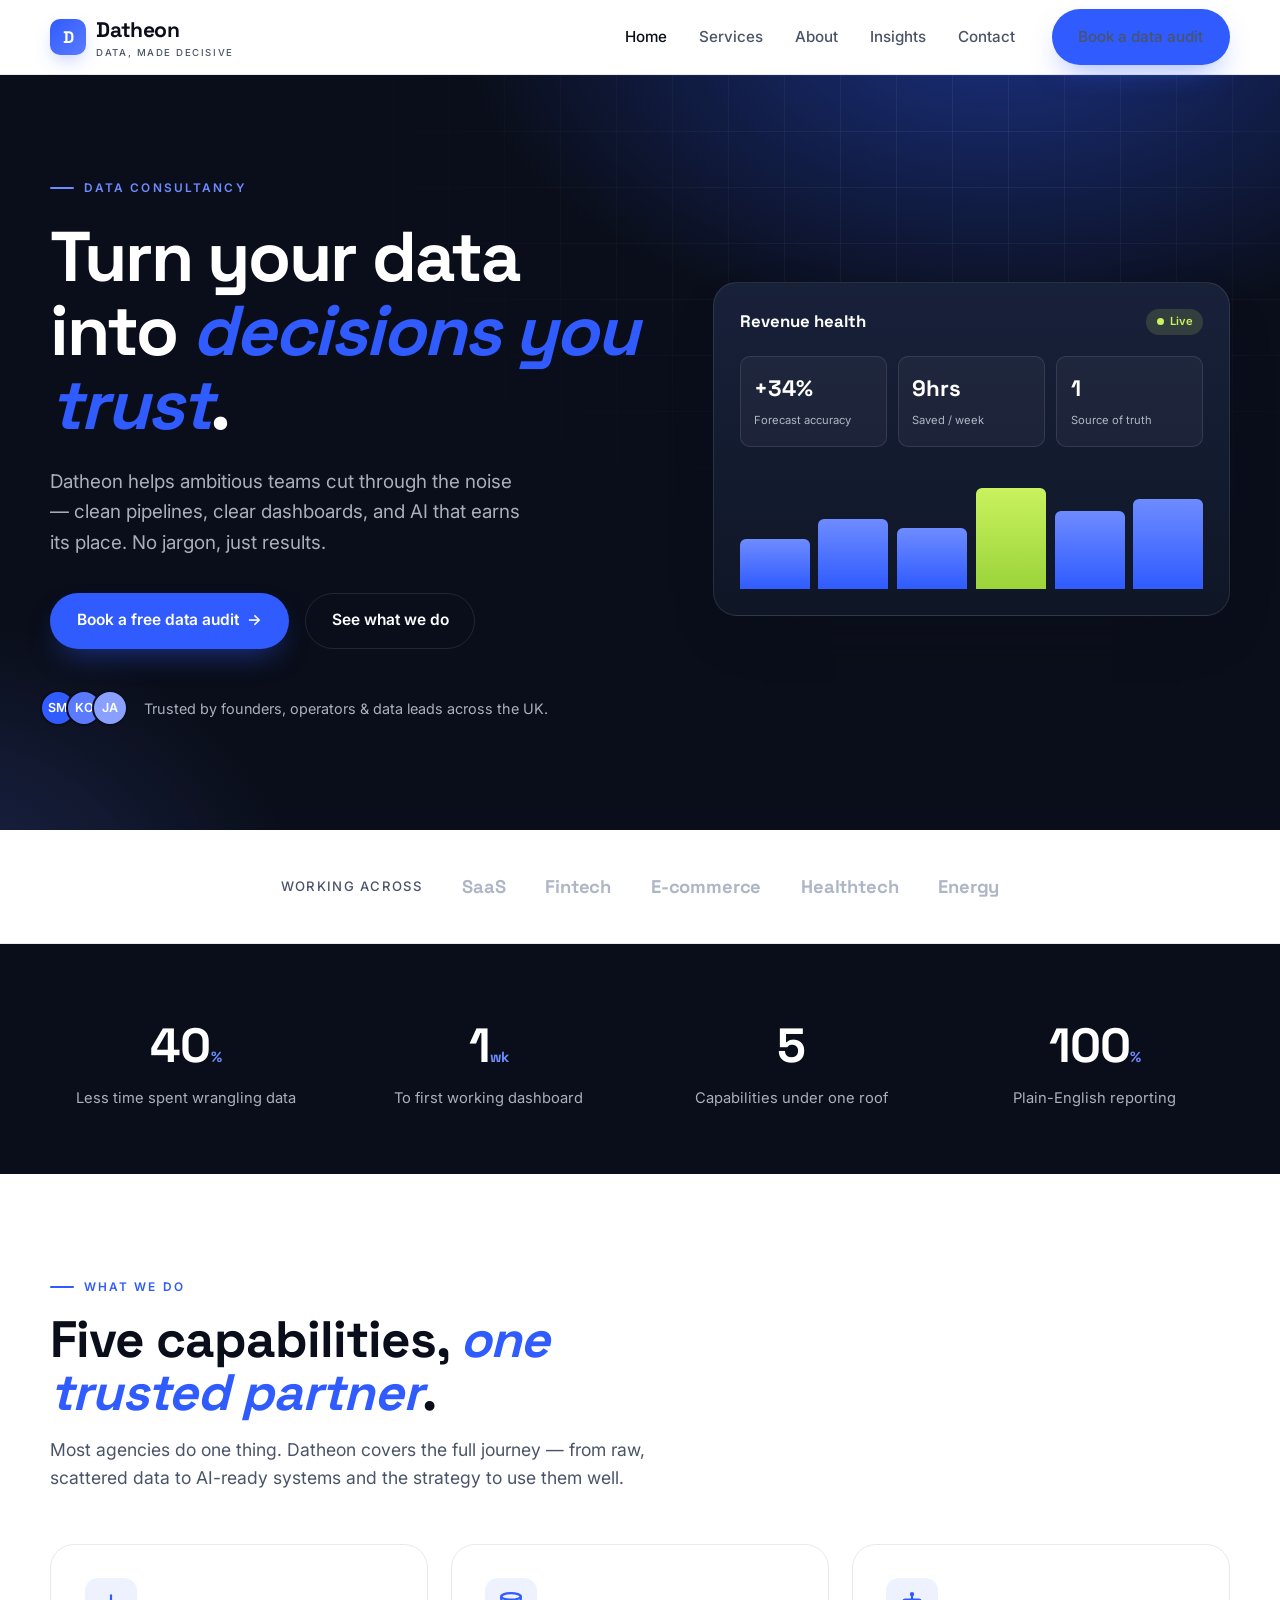
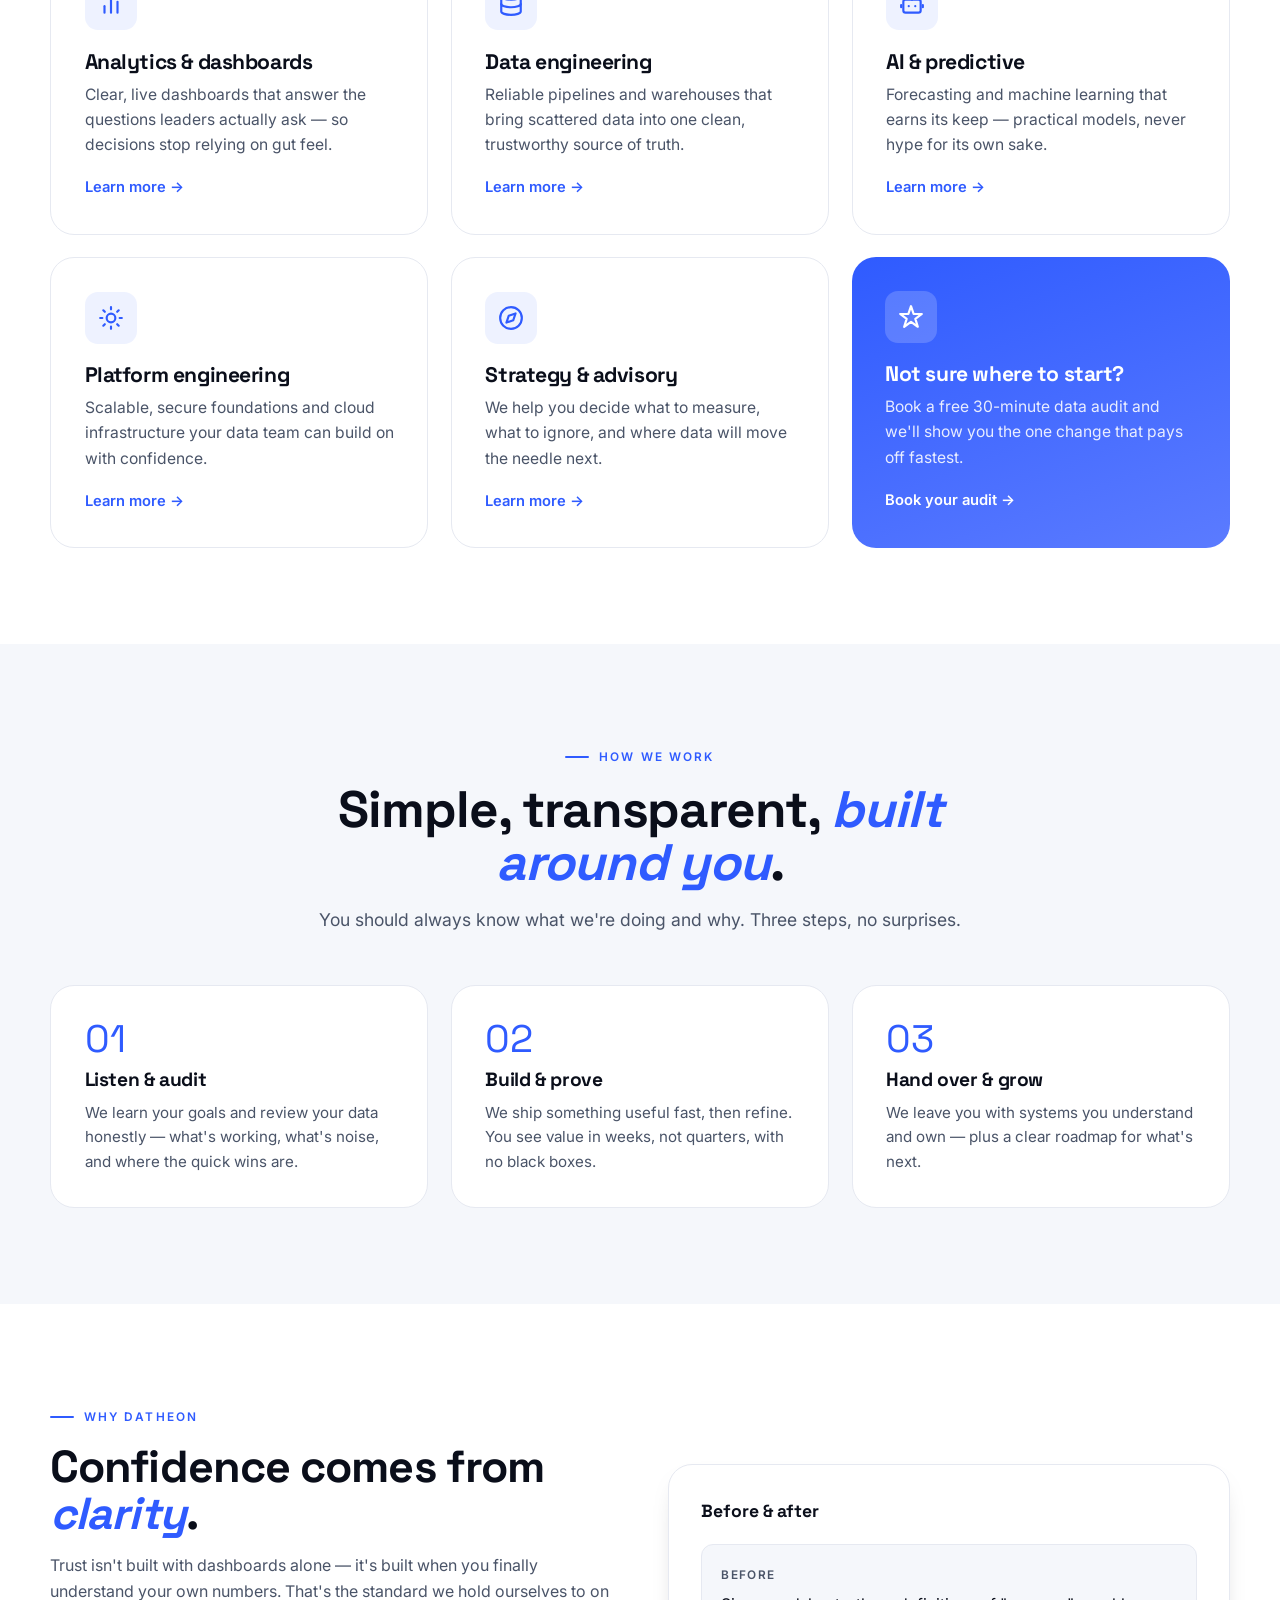
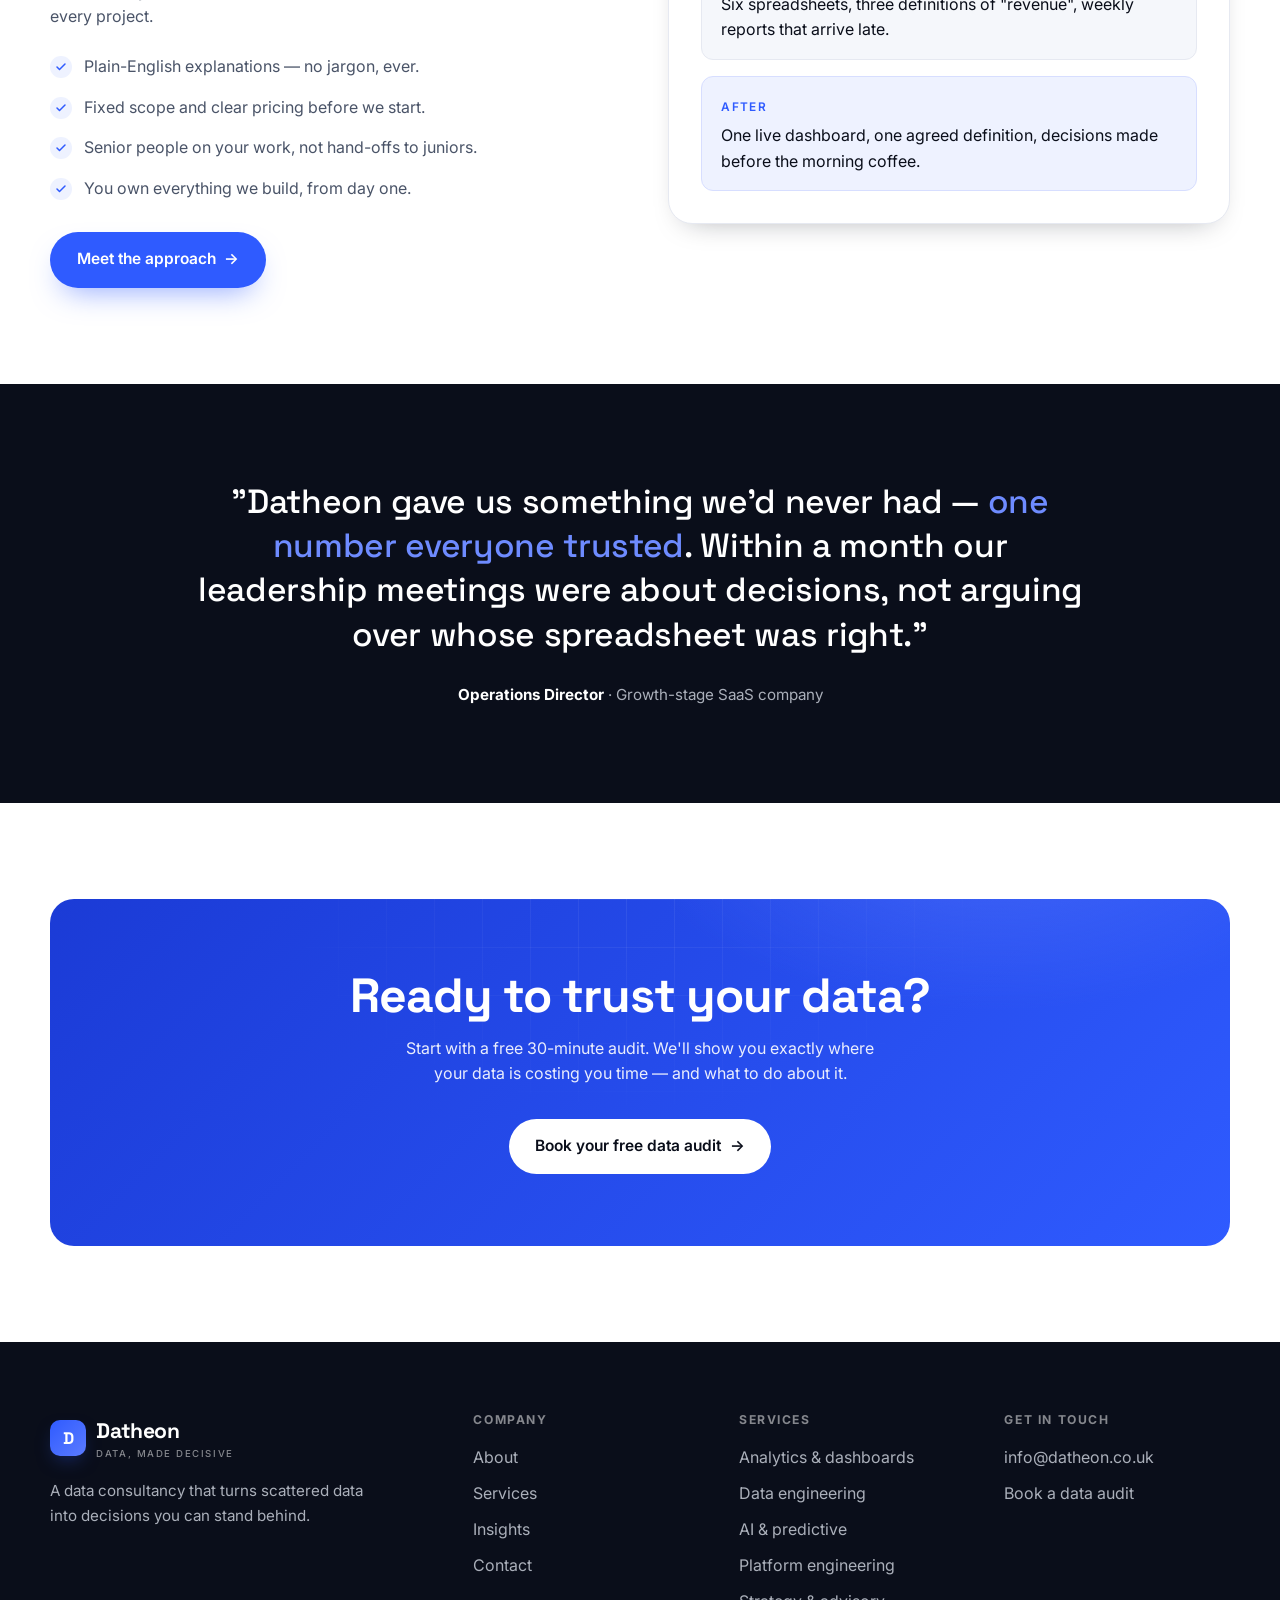
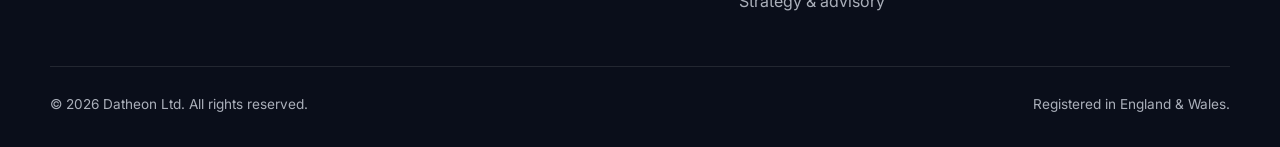
==== commit e9c099f7: "Replace hello@datheon.co.uk with info@datheon.co.uk" ====
--- a/index.html
+++ b/index.html
@@ -46,7 +46,7 @@
         "url": "https://www.datheon.co.uk/",
         "logo": "https://www.datheon.co.uk/favicon.svg",
         "image": "https://www.datheon.co.uk/og-image.png",
-        "email": "hello@datheon.co.uk",
+        "email": "info@datheon.co.uk",
         "slogan": "Data, made decisive",
         "areaServed": { "@type": "Country", "name": "United Kingdom" },
         "knowsAbout": ["Data analytics", "Data engineering", "Artificial intelligence", "Machine learning", "Platform engineering", "Data strategy"],
@@ -290,7 +290,7 @@
         </div>
         <div>
           <h4>Get in touch</h4>
-          <ul><li><a href="mailto:hello@datheon.co.uk">hello@datheon.co.uk</a></li><li><a href="contact.html">Book a data audit</a></li></ul>
+          <ul><li><a href="mailto:info@datheon.co.uk">info@datheon.co.uk</a></li><li><a href="contact.html">Book a data audit</a></li></ul>
         </div>
       </div>
       <div class="colophon"><span>© 2026 Datheon Ltd. All rights reserved.</span><span>Registered in England &amp; Wales.</span></div>
